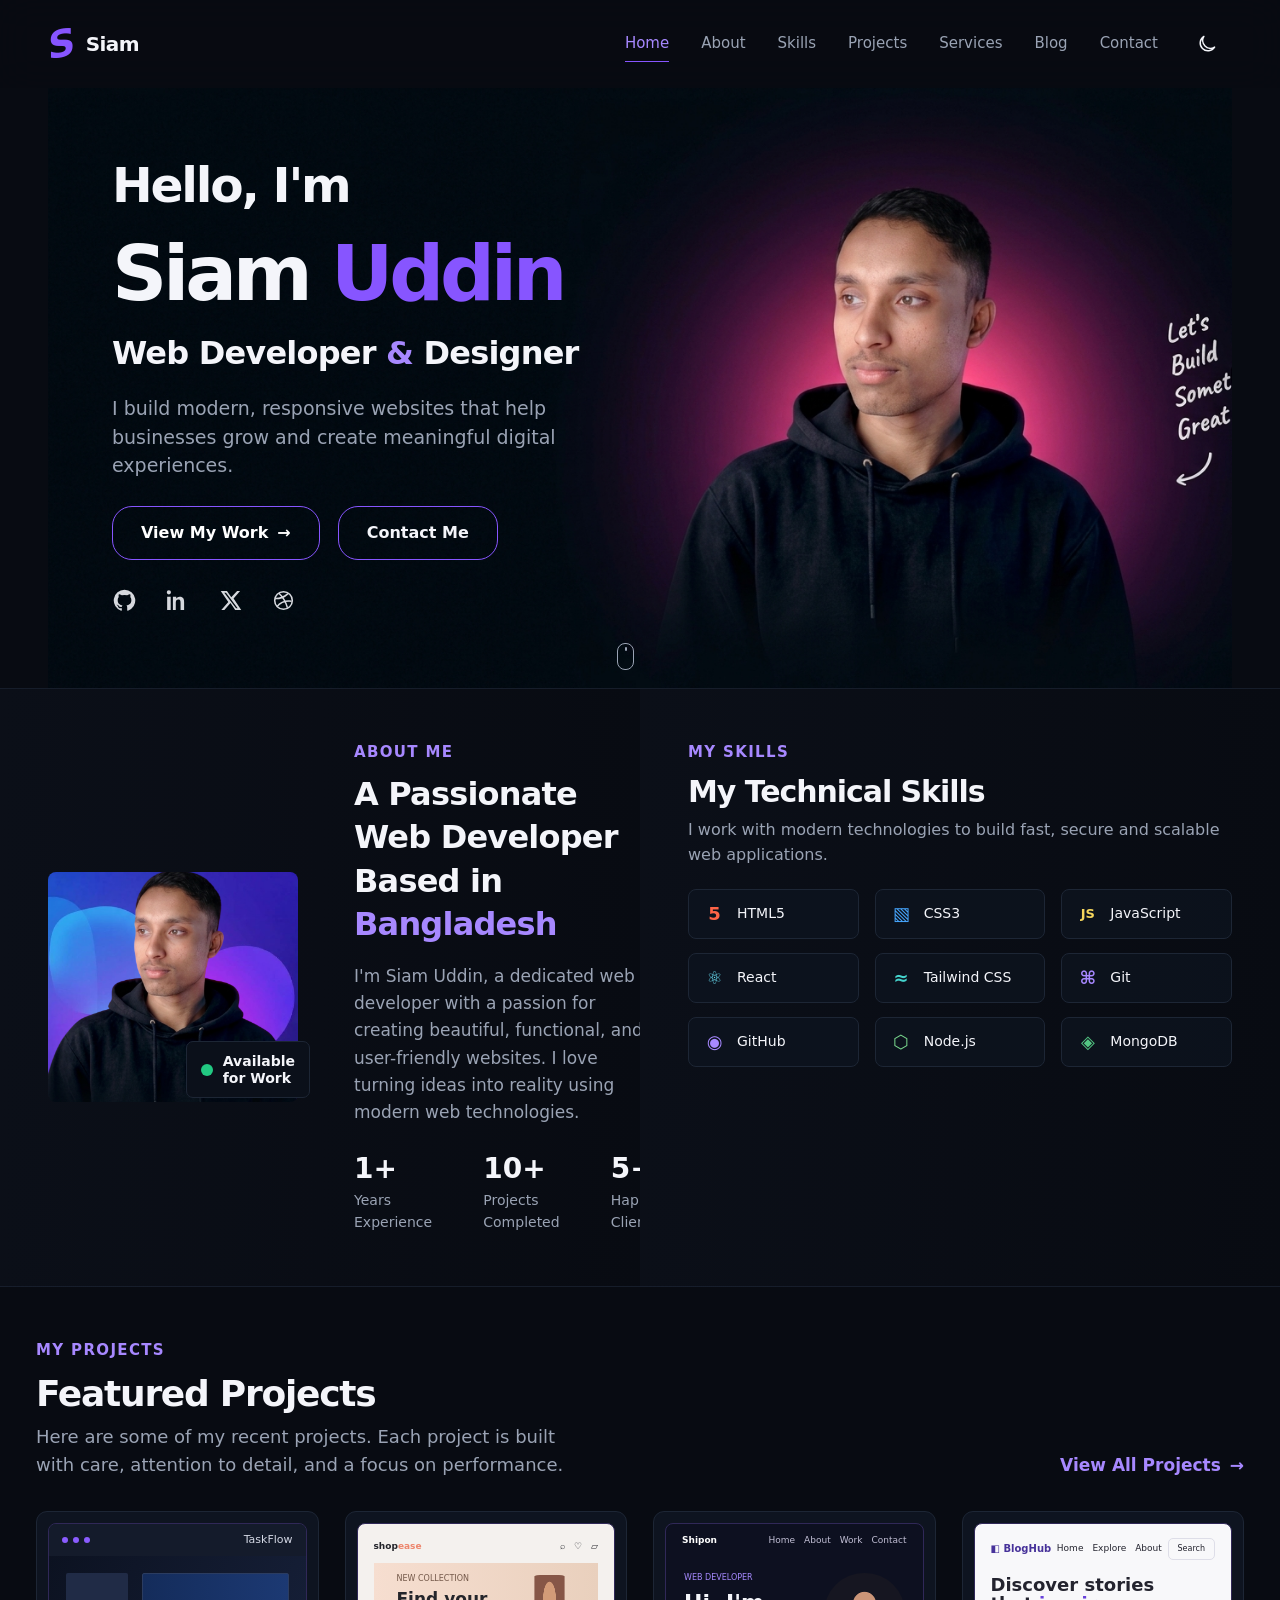
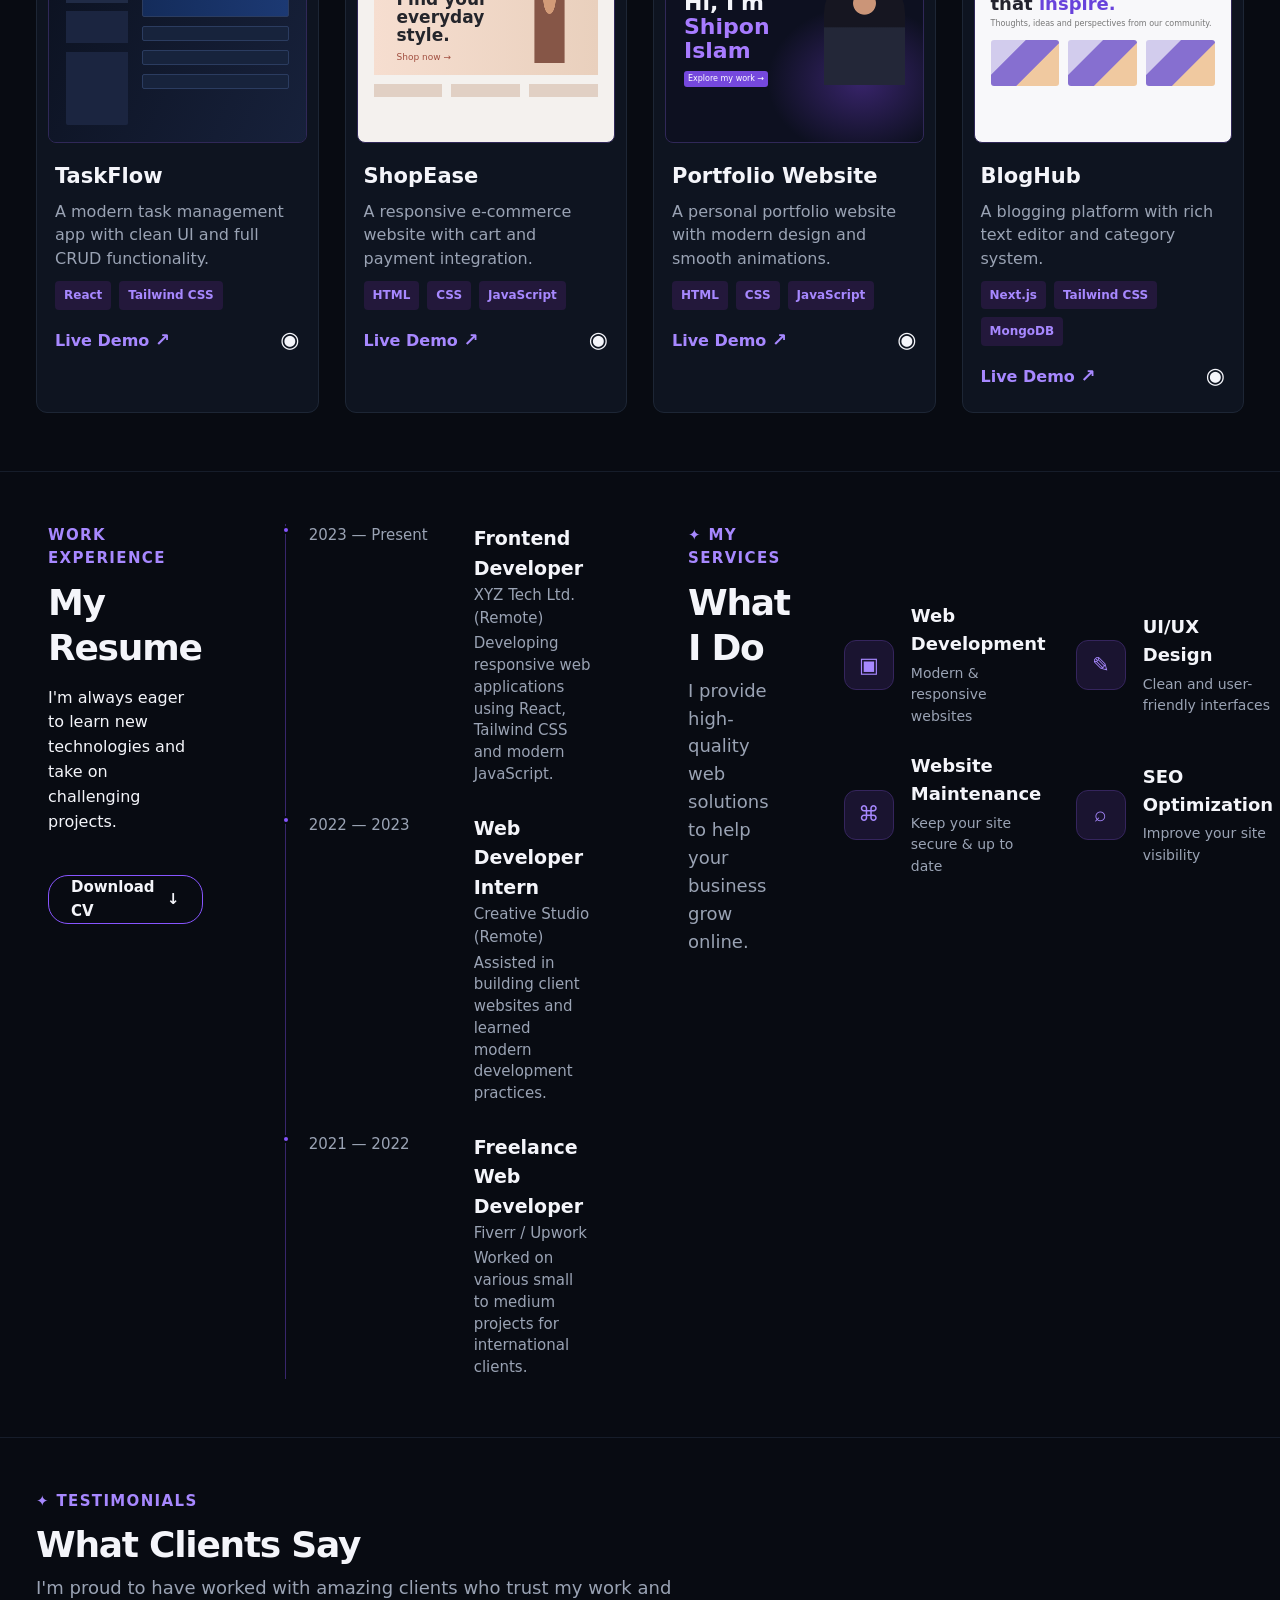
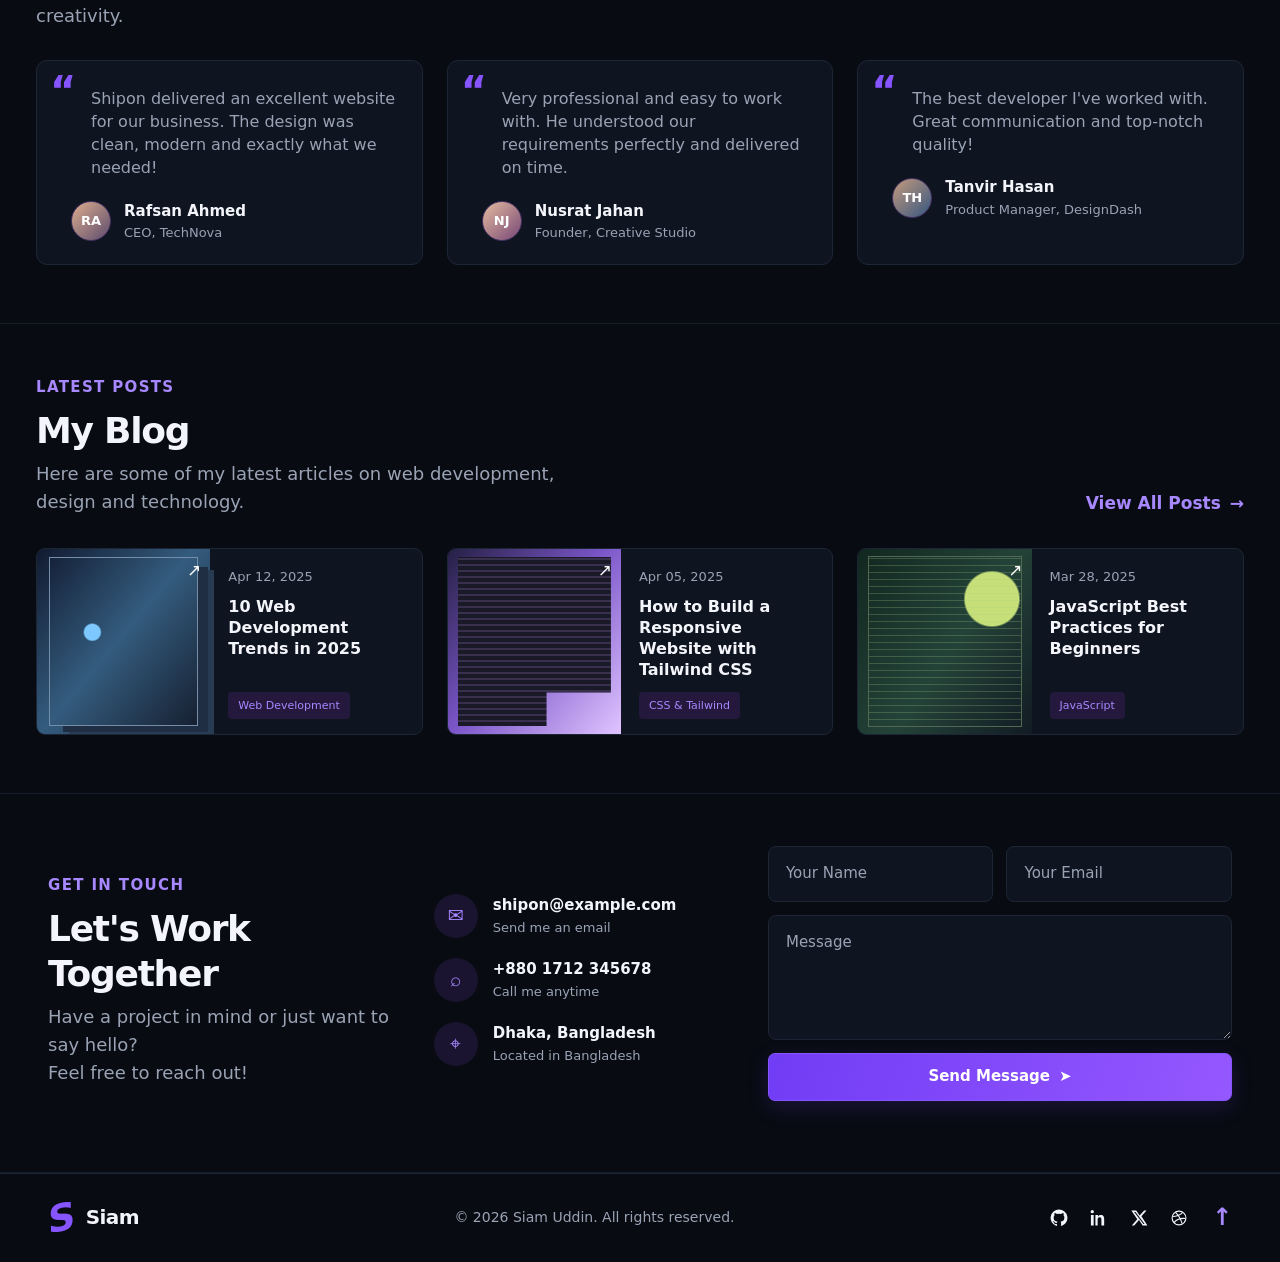
==== index.html @ 0187754f "change folder structure" ====
<!doctype html>
<html lang="en">
  <head>
    <meta charset="UTF-8" />
    <meta name="viewport" content="width=device-width, initial-scale=1.0" />
    <meta name="theme-color" content="#080b12" />
    <meta
      name="description"
      content="Shipon Islam is a web developer and designer building thoughtful, responsive digital experiences."
    />
    <title>Shipon Islam | Web Developer &amp; Designer</title>
    <link rel="icon" type="image/svg+xml" href="assets/images/mark.svg" />
    <link rel="stylesheet" href="css/variables.css" />
    <link rel="stylesheet" href="css/style.css" />
    <link rel="stylesheet" href="css/components/navbar.css" />
    <link rel="stylesheet" href="css/components/hero.css" />
    <link rel="stylesheet" href="css/components/about.css" />
    <link rel="stylesheet" href="css/components/skills.css" />
    <link rel="stylesheet" href="css/components/projects.css" />
    <link rel="stylesheet" href="css/components/resume.css" />
    <link rel="stylesheet" href="css/components/services.css" />
    <link rel="stylesheet" href="css/components/testimonials.css" />
    <link rel="stylesheet" href="css/components/blog.css" />
    <link rel="stylesheet" href="css/components/contact.css" />
    <link rel="stylesheet" href="css/components/footer.css" />
    <link rel="stylesheet" href="css/responsive.css" />
  </head>
  <body>
    <header id="navbar"></header>
    <main>
      <section id="hero" aria-label="Introduction"></section>
      <section id="about" aria-label="About me"></section>
      <section id="skills" aria-label="Technical skills"></section>
      <section id="projects" aria-label="Featured projects"></section>
      <section id="resume" aria-label="Experience and services"></section>
      <section id="services" aria-label="Services"></section>
      <section id="testimonials" aria-label="Testimonials"></section>
      <section id="blog" aria-label="Latest blog posts"></section>
      <section id="contact" aria-label="Contact"></section>
    </main>
    <footer id="footer"></footer>
    <div class="site-status" role="status" aria-live="polite"></div>
    <script type="module" src="js/main.js"></script>
  </body>
</html>
---- css/variables.css ----
:root {
  color-scheme: dark;
  --color-bg: #080b12;
  --color-bg-soft: #0b0f18;
  --color-surface: #0e1420;
  --color-surface-raised: #111827;
  --color-border: #1d2635;
  --color-primary: #8755ff;
  --color-primary-light: #a788ff;
  --color-text: #f4f5fa;
  --color-muted: #9aa3b4;
  --color-subtle: #687286;
  --font-main: Inter, ui-sans-serif, system-ui, -apple-system, BlinkMacSystemFont, "Segoe UI", sans-serif;
  --container-width: 1320px;
  --section-spacing: 88px;
  --radius-card: 8px;
}

* { box-sizing: border-box; }
html { scroll-behavior: smooth; scroll-padding-top: 76px; }
body {
  margin: 0;
  background: var(--color-bg);
  color: var(--color-text);
  font-family: var(--font-main);
  font-size: 13px;
  line-height: 1.55;
  -webkit-font-smoothing: antialiased;
}
body.light-theme {
  color-scheme: light;
  --color-bg: #f6f7fb;
  --color-bg-soft: #eef0f7;
  --color-surface: #fff;
  --color-surface-raised: #f3f4fa;
  --color-border: #dfe2ed;
  --color-text: #171625;
  --color-muted: #5f6372;
  --color-subtle: #72788b;
}
---- css/style.css ----
::selection { color: white; background: #6e3de0; }
a { color: inherit; text-decoration: none; }
button, input, textarea { font: inherit; }
button, a { -webkit-tap-highlight-color: transparent; }
button:focus-visible, a:focus-visible, input:focus-visible, textarea:focus-visible { outline: 2px solid var(--color-primary-light); outline-offset: 3px; }
img { max-width: 100%; display: block; }
header { position: sticky; z-index: 20; top: 0; background: color-mix(in srgb, var(--color-bg) 88%, transparent); backdrop-filter: blur(18px); }
main { width: min(100%, var(--container-width)); margin-inline: auto; display: grid; grid-template-columns: repeat(2, minmax(0, 1fr)); }
main > section { grid-column: 1 / -1; border-bottom: 1px solid color-mix(in srgb, var(--color-border) 68%, transparent); }
#about, #skills, #resume, #services { grid-column: span 1; }
.section-wrap { width: min(calc(100% - 48px), var(--container-width)); margin-inline: auto; }
.eyebrow { margin: 0 0 5px; color: var(--color-primary-light); font-size: 10px; font-weight: 750; letter-spacing: .09em; text-transform: uppercase; }
.section-heading h2 { margin: 0 0 5px; font-size: 19px; font-weight: 700; letter-spacing: -.035em; line-height: 1.25; }
.section-heading > p:last-child { margin: 0; max-width: 380px; color: var(--color-muted); font-size: 11px; line-height: 1.55; }
.section-title-row { display: flex; align-items: flex-end; justify-content: space-between; gap: 20px; margin-bottom: 17px; }
.text-link { color: var(--color-primary-light); font-size: 10px; font-weight: 650; white-space: nowrap; }
.text-link span { padding-left: 3px; }
.button { min-height: 34px; padding: 0 17px; border: 1px solid transparent; border-radius: 20px; display: inline-flex; align-items: center; justify-content: center; gap: 9px; font-size: 10px; font-weight: 700; transition: transform .2s, background .2s, border-color .2s, box-shadow .2s; cursor: pointer; }
.button:hover { transform: translateY(-2px); }
.button-primary { border: 1px solid var(--color-primary); color: #fff; background: linear-gradient(110deg, #713cf5, #9558ff); box-shadow: 0 6px 22px #6e3de033; }
.button-secondary { border: 1px solid var(--color-primary); color: var(--color-text); background: #121a28; }
.hero-actions .button-primary { background: transparent; box-shadow: none; }
.hero-actions .button-primary:hover, .hero-actions .button-primary:focus-visible { background: linear-gradient(110deg, #713cf5, #9558ff); box-shadow: 0 6px 22px #6e3de033; }
.hero-actions .button-secondary { background: transparent; }
.hero-actions .button-secondary:hover, .hero-actions .button-secondary:focus-visible { background:linear-gradient(110deg, #713cf5, #9558ff); }
.button-outline { color: var(--color-text); border-color: var(--color-primary); background: transparent; }
.social-links { display: flex; align-items: center; gap: 17px; }
.social-links a { width: 14px; height: 16px; display: grid; place-items: center; color: var(--color-text); opacity: .88; transition: color .2s, transform .2s; }
.social-links a:hover { color: var(--color-primary-light); transform: translateY(-2px); }
.social-links svg { width: 13px; height: 13px; fill: currentColor; }
.social-links a:last-child svg { fill: none; stroke: currentColor; stroke-width: 1.6; }
.site-status { position: fixed; z-index: 30; right: 20px; bottom: 20px; max-width: min(360px, calc(100% - 40px)); padding: 10px 14px; border: 1px solid var(--color-border); border-radius: 8px; color: var(--color-text); background: var(--color-surface-raised); box-shadow: 0 10px 35px #0005; opacity: 0; transform: translateY(8px); pointer-events: none; transition: .2s; }
.site-status.visible { opacity: 1; transform: translateY(0); }
.site-status.error { border-color: #ed6a7b; }
.visually-hidden { position: absolute; width: 1px; height: 1px; padding: 0; margin: -1px; overflow: hidden; clip: rect(0,0,0,0); white-space: nowrap; border: 0; }
@media (prefers-reduced-motion: reduce) {
  *, *::before, *::after { scroll-behavior: auto !important; animation-duration: .01ms !important; animation-iteration-count: 1 !important; transition-duration: .01ms !important; }
}
---- css/components/navbar.css ----
.nav-shell { width: min(calc(100% - 48px), var(--container-width)); height: 54px; margin-inline: auto; display: flex; align-items: center; }
.brand { display: inline-flex; align-items: center; gap: 7px; font-size: 12px; font-weight: 750; letter-spacing: -.03em; }
.brand-mark { color: var(--color-primary); font-size: 24px; font-weight: 900; line-height: 1; transform: skewY(-12deg); }
.primary-navigation { display: flex; align-items: center; gap: 27px; margin-left: auto; }
.primary-navigation a { position: relative; padding: 6px 0; color: var(--color-muted); font-size: 9px; transition: color .2s; }
.primary-navigation a:hover, .primary-navigation a.active { color: var(--color-primary-light); }
.primary-navigation a.active::after { position: absolute; right: 0; bottom: 0; left: 0; height: 1px; background: var(--color-primary); content: ""; }
.theme-toggle, .menu-toggle { color: var(--color-text); border: 0; background: transparent; cursor: pointer; }
.theme-toggle { width: 35px; height: 35px; margin-left: 22px; display: grid; place-items: center; }
.theme-toggle svg { width: 13px; fill: none; stroke: currentColor; stroke-width: 1.6; stroke-linecap: round; stroke-linejoin: round; }
.menu-toggle { display: none; }
---- css/components/hero.css ----
#hero { min-height: 247px; overflow: hidden; }
.hero-section { min-height: 247px; display: grid; grid-template-columns: 1fr 1.08fr; align-items: center; position: relative; }
.hero-copy { z-index: 1; padding: 13px 0 25px 40px; }
.hero-greeting { margin-bottom: -2px; color: var(--color-text); font-size: clamp(19px, 2.8vw, 27px); font-weight: 550; letter-spacing: -.045em; text-transform: none; }
.hero-copy h1 { margin: 0; font-size: clamp(30px, 4vw, 42px); font-weight: 780; letter-spacing: -.055em; line-height: 1.1; }
.hero-copy h1 span { color: var(--color-primary); }
.hero-role { margin: 4px 0 7px; font-size: 16px; font-weight: 600; letter-spacing: -.025em; }
.hero-role span { color: var(--color-primary-light); }
.hero-description { max-width: 260px; margin: 0 0 12px; color: var(--color-muted); font-size: 10px; line-height: 1.5; }
.hero-actions { display: flex; gap: 9px; margin-bottom: 13px; }
.hero-visual { position: relative; align-self: stretch; min-height: 247px; display: flex; align-items: flex-end; justify-content: center; }
.hero-orb { position: absolute; width: 270px; height: 220px; top: 25px; left: 50%; border-radius: 50%; background: radial-gradient(ellipse, #8a44ff80, #5122a633 47%, transparent 72%); filter: blur(8px); transform: translateX(-50%); }
.hero-portrait { z-index: 1; width: min(280px, 64%); max-height: 238px; object-fit: cover; object-position: 50% 17%; border-radius: 105px 105px 0 0; mask-image: linear-gradient(to bottom, #000 72%, transparent 100%); }
.hero-note { position: absolute; z-index: 2; top: 70px; right: 3px; color: var(--color-muted); font-family: cursive; font-size: 12px; font-style: italic; line-height: 1.25; transform: rotate(-10deg); }
.hero-note span { color: var(--color-primary-light); }
.hero-note b { display: block; padding-left: 14px; font-size: 22px; font-weight: 400; }
.scroll-cue { position: absolute; bottom: 10px; left: 0; z-index: 2; width: 12px; height: 19px; border: 1px solid var(--color-muted); border-radius: 8px; }
.scroll-cue span { display: block; width: 2px; height: 4px; margin: 3px auto; border-radius: 2px; background: var(--color-muted); animation: scroll-down 1.4s infinite; }
@keyframes scroll-down { 0%,100% { transform: translateY(0); opacity: 1; } 70% { transform: translateY(5px); opacity: .25; } }
---- css/components/about.css ----
#about { background: linear-gradient(90deg, var(--color-bg-soft), var(--color-bg)); }
.overview-grid { padding-block: 24px; }
.about-card { display: grid; grid-template-columns: 125px 1fr; gap: 37px; align-items: center; }
.about-photo { position: relative; width: 125px; height: 118px; }
.about-photo::before { position: absolute; inset: 5px; border-radius: 7px; background: radial-gradient(circle at 85% 50%, #7a39ff 0 17%, transparent 18%), radial-gradient(circle at 10% 60%, #5227ba 0 18%, transparent 19%), #21164a; content: ""; }
.about-photo img { position: relative; width: 100%; height: 100%; object-fit: cover; object-position: center 18%; border-radius: 8px; }
.availability { position: absolute; right: -8px; bottom: 4px; display: flex; align-items: center; gap: 6px; padding: 5px 8px; border: 1px solid var(--color-border); border-radius: 7px; color: var(--color-text); background: #0b101a; font-size: 8px; font-weight: 650; line-height: 1.2; }
.availability i { width: 8px; height: 8px; border-radius: 50%; background: #22c982; }
.about-copy h2 { margin: 0 0 8px; font-size: 16px; letter-spacing: -.025em; line-height: 1.35; }
.about-copy h2 span { color: var(--color-primary-light); }
.about-copy > p:not(.eyebrow) { max-width: 490px; margin: 0; color: var(--color-muted); font-size: 9px; line-height: 1.6; }
.stats { display: flex; gap: clamp(22px, 5vw, 51px); margin-top: 14px; }
.stats div { display: flex; flex-direction: column; }
.stats strong { font-size: 14px; line-height: 1.15; }
.stats span { margin-top: 3px; color: var(--color-muted); font-size: 8px; }
---- css/components/skills.css ----
#skills { background: linear-gradient(90deg, var(--color-bg-soft), var(--color-bg)); }
.skills-panel { padding: 23px 0 24px; }
.compact-heading { margin-bottom: 9px; }
.compact-heading h2 { font-size: 16px; }
.compact-heading > p:last-child { max-width: 320px; font-size: 9px; }
.skills-list { display: grid; grid-template-columns: repeat(3, minmax(90px, 1fr)); gap: 7px 9px; max-width: 375px; }
.skill-chip { min-height: 25px; padding: 4px 8px; display: flex; align-items: center; gap: 7px; border: 1px solid var(--color-border); border-radius: 6px; color: var(--color-text); background: color-mix(in srgb, var(--color-surface) 70%, transparent); font-size: 8px; white-space: nowrap; }
.skill-chip b { width: 12px; color: var(--color-primary-light); font-size: 9px; text-align: center; }
.skill-chip .skill-html { color: #ff6447; }.skill-chip .skill-css { color: #47a7ff; }.skill-chip .skill-js { color: #f6d75d; font-size: 7px; }.skill-chip .skill-react { color: #67d9ee; }.skill-chip .skill-tailwind { color: #45d4ce; }.skill-chip .skill-node { color: #79d68d; }.skill-chip .skill-mongo { color: #53c783; }
---- css/components/projects.css ----
#projects { padding-block: 19px 21px; }
.projects-grid { display: grid; grid-template-columns: repeat(4, minmax(0, 1fr)); gap: 13px; }
.project-card { overflow: hidden; border: 1px solid var(--color-border); border-radius: 7px; background: var(--color-surface); transition: border-color .2s, transform .2s; }
.project-card:hover { border-color: #6142a3; transform: translateY(-3px); }
.project-preview { height: 94px; margin: 5px 5px 0; overflow: hidden; display: block; position: relative; border: 1px solid #302858; border-radius: 5px; background: #12192a; }
.preview-top { height: 15px; display: flex; align-items: center; gap: 3px; padding: 0 5px; color: #d4d8e5; font-size: 5px; background: #141b2b; }
.preview-top i { width: 3px; height: 3px; border-radius: 50%; background: #8a5cff; }.preview-top span { margin-left: auto; }
.preview-content { height: calc(100% - 15px); display: grid; grid-template-columns: 28px 1fr; gap: 6px; padding: 8px; background: linear-gradient(115deg, #0c1221, #17213b); }
.preview-content aside { border-radius: 2px; background: linear-gradient(#202b46 20%, transparent 20% 25%, #1b2540 25% 46%, transparent 46% 52%, #1b2540 52%); }
.preview-content > div:nth-child(2) { display: grid; gap: 4px; align-content: start; }.preview-content > div:nth-child(2) b { height: 7px; border: 1px solid #2b3c60; border-radius: 2px; background: #17233c; }.preview-content > div:nth-child(2) b:first-child { height: 19px; background: linear-gradient(90deg,#142c5b,#1c3973); }
.preview-content .preview-stats { display: none; }
.project-info { padding: 6px 8px 8px; }
.project-info h3 { margin: 0 0 2px; font-size: 10px; font-weight: 650; }
.project-info > p { min-height: 27px; margin: 0; color: var(--color-muted); font-size: 8px; line-height: 1.45; }
.tag-list { min-height: 15px; display: flex; flex-wrap: wrap; gap: 4px; margin-top: 5px; }
.tag-list span { padding: 2px 4px; border-radius: 4px; color: var(--color-primary-light); background: #23183b; font-size: 6px; font-weight: 650; }
.project-bottom { display: flex; justify-content: space-between; align-items: center; margin-top: 6px; }
.project-bottom > a:first-child { color: var(--color-primary-light); font-size: 8px; font-weight: 650; }.project-bottom > a:first-child span { font-size: 10px; }
.github-link { font-size: 12px; }
.preview-shop { padding: 8px; background: #f4f1ee; color: #24252b; }
.shop-nav, .mini-nav, .blog-mini-nav { display: flex; justify-content: space-between; align-items: center; font-size: 5px; }
.shop-nav b span { color: #ed866d; }.shop-hero { height: 57px; margin-top: 5px; display: flex; justify-content: space-between; align-items: center; padding: 0 12px; background: linear-gradient(90deg,#f6ded0,#e9d0bd); }
.shop-hero > span { display: grid; gap: 2px; }.shop-hero small { font-size: 4px; color: #735849; }.shop-hero b { font-size: 9px; line-height: 1.05; }.shop-hero i { color: #a14f40; font-size: 5px; font-style: normal; }
.shop-model { width: 32px; height: 48px; border-radius: 16px 16px 4px 4px; background: radial-gradient(ellipse at 50% 26%,#d39b78 0 17%, transparent 18%), linear-gradient(90deg,transparent 20%,#865647 21% 79%,transparent 80%); }
.shop-products { display: flex; gap: 5px; margin-top: 5px; }.shop-products i { height: 7px; flex: 1; background: #e1d0c4; }
.preview-portfolio { background: radial-gradient(ellipse at 76% 72%, #38246b 0, transparent 34%), #0d1020; }
.mini-nav { height: 19px; padding: 0 8px; color: #c2bfd5; font-size: 4px; }.mini-nav b { color: white; font-size: 5px; }
.mini-hero { display: flex; align-items: center; justify-content: space-between; padding: 7px 10px; }.mini-hero > span { display: grid; gap: 3px; }.mini-hero small { color: #a68aff; font-size: 4px; }.mini-hero b { font-size: 12px; line-height: 1.1; }.mini-hero em { color: #a77bff; font-style: normal; }.mini-hero i { width: fit-content; padding: 2px 4px; border-radius: 3px; color: white; background: #7548dd; font-size: 4px; font-style: normal; }.mini-hero > div { width: 52px; height: 60px; border-radius: 24px 24px 0 0; background: radial-gradient(circle at 50% 27%,#cb9578 0 12%,transparent 13%), linear-gradient(#161621 0 48%,#232738 49%); }
.preview-blog { padding: 7px 8px; background: #f8f8fa; color: #23232e; }.blog-mini-nav { font-size: 4px; }.blog-mini-nav b { color: #47329a; font-size: 6px; }.blog-mini-nav i { padding: 2px 5px; border: 1px solid #dedee8; border-radius: 5px; font-size: 4px; font-style: normal; }
.blog-mini-heading { display: grid; gap: 2px; margin: 8px 0 6px; }.blog-mini-heading b { font-size: 10px; line-height: 1.05; }.blog-mini-heading em { color: #6842db; font-style: normal; }.blog-mini-heading span { font-size: 4px; color: #777; }.blog-mini-cards { display: flex; gap: 5px; }.blog-mini-cards i { height: 23px; flex: 1; border-radius: 3px; background: linear-gradient(135deg,#d2cced 30%,#866fd0 31% 62%,#f0c9a0 63%); }
---- css/components/resume.css ----
#resume { padding-block: 19px 22px; }
.resume-layout { display: grid; grid-template-columns: .78fr 1.55fr; gap: 50px; align-items: start; }
.resume-intro .section-heading > p:last-child { max-width: 220px; }
.resume-intro .button { margin-top: 12px; min-height: 28px; padding-inline: 12px; font-size: 8px; }
.timeline { border-left: 1px solid #38266c; }
.timeline-item { position: relative; display: grid; grid-template-columns: 88px 1fr; gap: 14px; padding: 0 0 14px 13px; }
.timeline-item:last-child { padding-bottom: 0; }
.timeline-item time { color: var(--color-muted); font-size: 8px; }
.timeline-dot { position: absolute; top: 2px; left: -4px; width: 8px; height: 8px; border: 2px solid var(--color-bg); border-radius: 50%; background: var(--color-primary); }
.timeline-item h3 { margin: 0; font-size: 9px; font-weight: 650; }.timeline-item .company { margin: 1px 0 3px; color: var(--color-muted); font-size: 8px; }.timeline-item div > p:last-child { max-width: 300px; margin: 0; color: var(--color-muted); font-size: 8px; line-height: 1.45; }
---- css/components/services.css ----
#services { padding-block: 20px; }
.services-inner { display: grid; grid-template-columns: .86fr 1fr; gap: 24px; align-items: center; }
.services-inner > .section-heading > p:last-child { max-width: 240px; }
.services-list { display: grid; grid-template-columns: 1fr 1fr; gap: 9px 15px; }
.service-item { display: flex; align-items: center; gap: 10px; }
.service-icon { width: 26px; height: 26px; flex: 0 0 26px; display: grid; place-items: center; border: 1px solid #35255d; border-radius: 8px; color: var(--color-primary-light); background: #1a1430; font-size: 12px; }
.service-item h3 { margin: 0; font-size: 9px; font-weight: 650; }.service-item p { margin: 1px 0 0; color: var(--color-muted); font-size: 7px; }
---- css/components/testimonials.css ----
#testimonials { padding-block: 20px; }
#testimonials > .section-wrap > .section-heading { margin-bottom: 14px; }
.testimonials-grid { display: grid; grid-template-columns: repeat(3, 1fr); gap: 12px; }
.testimonial-card { position: relative; min-height: 90px; padding: 12px 12px 10px 16px; border: 1px solid var(--color-border); border-radius: 7px; background: var(--color-surface); }
.quote-mark { position: absolute; top: 5px; left: 7px; color: var(--color-primary); font-size: 20px; font-weight: 800; line-height: 1; }
.testimonial-card > p { margin: 0 0 9px 11px; color: var(--color-muted); font-size: 8px; line-height: 1.45; }
.client { display: flex; align-items: center; gap: 7px; }
.client-avatar { width: 19px; height: 19px; display: grid; place-items: center; border: 1px solid #473265; border-radius: 50%; color: #fff; background: linear-gradient(135deg,#ddad8d,#5d4c6e); font-size: 6px; font-weight: 700; }
.avatar-two { background: linear-gradient(135deg,#e5bd9f,#774676); }.avatar-three { background: linear-gradient(135deg,#c49b7d,#365680); }
.client b, .client small { display: block; }.client b { font-size: 7px; }.client small { color: var(--color-muted); font-size: 6px; }
---- css/components/blog.css ----
#blog { padding-block: 20px 21px; }
.blog-grid { display: grid; grid-template-columns: repeat(3, 1fr); gap: 12px; }
.blog-card { overflow: hidden; display: grid; grid-template-columns: 1fr 1.22fr; min-height: 75px; border: 1px solid var(--color-border); border-radius: 6px; background: var(--color-surface); }
.blog-image { position: relative; min-height: 75px; background-color: #121b2b; }
.blog-image::before, .blog-image::after { position: absolute; content: ""; }
.blog-image-one { background: radial-gradient(circle at 32% 45%,#7dc9ff 0 5%,transparent 6%),linear-gradient(130deg,#111a30,#345c7e 48%,#121827); }
.blog-image-one::before { inset: 8px 12px; border: 1px solid #748da8; box-shadow: 12px 8px 0 -2px #1f2e43, 18px 11px 0 -2px #273b52; }
.blog-image-two { background: linear-gradient(130deg,#252044,#7b56c9 48%,#e0c4ff); }.blog-image-two::before { inset: 8px 10px; background: repeating-linear-gradient(0deg,#191927 0 4px,#38304d 4px 6px); clip-path: polygon(0 0,100% 0,100% 80%,58% 80%,58% 100%,0 100%); }
.blog-image-three { background: radial-gradient(circle at 77% 27%,#c6df78 0 14%,transparent 15%),linear-gradient(125deg,#11271f,#244338 54%,#121b24); }.blog-image-three::before { inset: 7px 10px; border: 1px solid #516953; background: repeating-linear-gradient(0deg,transparent 0 6px,#a5cf8140 6px 7px); }
.blog-image > span { position: absolute; right: 5px; top: 4px; color: white; font-size: 10px; }
.blog-copy { padding: 8px 8px 6px; display: flex; flex-direction: column; align-items: flex-start; }
.blog-copy time { color: var(--color-muted); font-size: 6px; }
.blog-copy h3 { margin: 4px 0 5px; font-size: 8px; font-weight: 650; line-height: 1.3; }
.blog-tag { margin-top: auto; padding: 2px 5px; border-radius: 4px; color: var(--color-primary-light); background: #24183d; font-size: 6px; }
---- css/components/contact.css ----
#contact { padding-block: 20px; }
.contact-layout { display: grid; grid-template-columns: 1fr .85fr 1.35fr; gap: 20px; align-items: center; }
.contact-details { display: grid; gap: 9px; }
.contact-detail { display: flex; align-items: center; gap: 8px; }
.contact-detail > span:first-child { width: 22px; height: 22px; display: grid; place-items: center; border-radius: 50%; color: var(--color-primary-light); background: #1b1430; font-size: 10px; }
.contact-detail b, .contact-detail small { display: block; }.contact-detail b { font-size: 7px; font-weight: 600; }.contact-detail small { color: var(--color-muted); font-size: 6px; }
.contact-form { display: grid; gap: 6px; }
.form-row { display: grid; grid-template-columns: 1fr 1fr; gap: 6px; }
.contact-form input, .contact-form textarea { width: 100%; min-width: 0; padding: 8px 10px; border: 1px solid var(--color-border); border-radius: 5px; color: var(--color-text); background: var(--color-surface); font-size: 7px; resize: vertical; }
.contact-form input::placeholder, .contact-form textarea::placeholder { color: var(--color-muted); opacity: 1; }
.contact-form textarea { min-height: 49px; max-height: 140px; }
.contact-form .button { min-height: 25px; border-radius: 5px; font-size: 8px; }
.form-feedback { min-height: 0; margin: 0; color: var(--color-muted); font-size: 8px; }.form-feedback:not(:empty) { min-height: 12px; }.form-feedback.success { color: #55d89a; }.form-feedback.error { color: #ff8995; }
---- css/components/footer.css ----
#footer { border-top: 1px solid var(--color-border); }
.footer-inner { min-height: 46px; display: flex; align-items: center; justify-content: space-between; gap: 12px; }
.footer-inner .brand-mark { font-size: 21px; }.footer-inner .brand { font-size: 11px; }
.footer-inner > p { margin: 0; color: var(--color-muted); font-size: 7px; }
.footer-socials { display: flex; align-items: center; gap: 13px; color: var(--color-text); font-size: 10px; font-weight: 700; }
.footer-socials a { display: inline-grid; place-items: center; transition: color .2s; }.footer-socials a:hover { color: var(--color-primary-light); }
.footer-socials svg { width: 1em; height: 1em; fill: currentColor; }
.footer-socials a[aria-label="Dribbble"] svg { fill: none; stroke: currentColor; stroke-width: 1.5; }
.back-to-top { margin-left: 2px; color: var(--color-primary-light); font-size: 13px; }
---- css/responsive.css ----
@media (min-width: 761px) {
  body { font-size: 16px; }
  main { width: min(100%, var(--container-width)); }
  .section-wrap, .nav-shell { width: min(calc(100% - 72px), var(--container-width)); }
  .eyebrow { margin-bottom: 7px; font-size: 12px; }
  .section-heading h2 { margin-bottom: 7px; font-size: 25px; }
  .section-heading > p:last-child { max-width: 480px; font-size: 14px; }
  .section-title-row { margin-bottom: 22px; }
  .text-link { font-size: 13px; }
  .button { min-height: 42px; padding-inline: 21px; font-size: 13px; }

  .nav-shell { height: 68px; }
  .brand { gap: 9px; font-size: 16px; }
  .brand-mark { font-size: 30px; }
  .primary-navigation { gap: clamp(22px, 3vw, 38px); }
  .primary-navigation a { font-size: 12px; }
  .theme-toggle { width: 42px; height: 42px; margin-left: 25px; }
  .theme-toggle svg { width: 17px; }

  #hero, .hero-section { min-height: 360px; }
  .hero-copy { padding: 20px 0 34px 48px; }
  .hero-greeting { margin-bottom: 0; font-size: clamp(27px, 3vw, 36px); }
  .hero-copy h1 { font-size: clamp(46px, 5vw, 58px); }
  .hero-role { margin: 8px 0 10px; font-size: 22px; }
  .hero-description { max-width: 370px; margin-bottom: 17px; font-size: 14px; }
  .hero-actions { gap: 12px; margin-bottom: 18px; }
  .social-links { gap: 21px; }
  .social-links a { width: 18px; height: 20px; }
  .social-links svg { width: 17px; height: 17px; }
  .hero-visual { min-height: 360px; }
  .hero-orb { top: 30px; width: 370px; height: 295px; }
  .hero-portrait { width: min(355px, 68%); max-height: 345px; border-radius: 140px 140px 0 0; }
  .hero-note { top: 92px; right: 1%; font-size: 16px; }
  .hero-note b { font-size: 27px; }
  .scroll-cue { bottom: 14px; width: 15px; height: 23px; }

  .overview-grid, .skills-panel { padding-block: 34px; }
  .about-card { grid-template-columns: 170px 1fr; gap: 42px; }
  .about-photo { width: 170px; height: 160px; }
  .about-copy h2 { margin-bottom: 11px; font-size: 22px; }
  .about-copy > p:not(.eyebrow) { max-width: 590px; font-size: 13px; }
  .availability { right: -10px; gap: 8px; padding: 7px 10px; font-size: 11px; }
  .availability i { width: 10px; height: 10px; }
  .stats { gap: clamp(28px, 5vw, 64px); margin-top: 18px; }
  .stats strong { font-size: 19px; }
  .stats span { margin-top: 4px; font-size: 11px; }
  .compact-heading { margin-bottom: 13px; }
  .compact-heading h2 { font-size: 22px; }
  .compact-heading > p:last-child { max-width: 410px; font-size: 13px; }
  .skills-list { max-width: 540px; gap: 10px 12px; }
  .skill-chip { min-height: 36px; padding: 7px 11px; gap: 9px; border-radius: 7px; font-size: 11px; }
  .skill-chip b { width: 16px; font-size: 13px; }
  .skill-chip .skill-js { font-size: 10px; }

  #projects { padding-block: 30px 34px; }
  .projects-grid { gap: 17px; }
  .project-card { border-radius: 9px; }
  .project-preview { height: 142px; margin: 7px 7px 0; border-radius: 6px; }
  .preview-top { height: 22px; gap: 4px; padding-inline: 8px; font-size: 8px; }
  .preview-top i { width: 4px; height: 4px; }
  .preview-content { height: calc(100% - 22px); grid-template-columns: 42px 1fr; gap: 8px; padding: 11px; }
  .preview-content > div:nth-child(2) { gap: 6px; }
  .preview-content > div:nth-child(2) b { height: 10px; }
  .preview-content > div:nth-child(2) b:first-child { height: 29px; }
  .project-info { padding: 9px 11px 11px; }
  .project-info h3 { margin-bottom: 4px; font-size: 14px; }
  .project-info > p { min-height: 39px; font-size: 11px; }
  .tag-list { min-height: 21px; gap: 5px; margin-top: 7px; }
  .tag-list span { padding: 3px 6px; font-size: 9px; }
  .project-bottom { margin-top: 8px; }
  .project-bottom > a:first-child { font-size: 11px; }
  .project-bottom > a:first-child span { font-size: 13px; }
  .github-link { font-size: 16px; }
  .preview-shop { padding: 12px; }
  .shop-nav, .mini-nav, .blog-mini-nav { font-size: 7px; }
  .shop-hero { height: 86px; margin-top: 7px; padding-inline: 18px; }
  .shop-hero > span { gap: 4px; }
  .shop-hero small { font-size: 6px; }
  .shop-hero b { font-size: 13px; }
  .shop-hero i { font-size: 7px; }
  .shop-model { width: 44px; height: 68px; }
  .shop-products { gap: 7px; margin-top: 7px; }
  .shop-products i { height: 10px; }
  .mini-nav { height: 27px; padding-inline: 12px; }
  .mini-nav b { font-size: 7px; }
  .mini-hero { padding: 10px 14px; }
  .mini-hero > span { gap: 5px; }
  .mini-hero small, .mini-hero i { font-size: 6px; }
  .mini-hero b { font-size: 17px; }
  .mini-hero > div { width: 72px; height: 88px; border-radius: 32px 32px 0 0; }
  .preview-blog { padding: 10px 12px; }
  .blog-mini-nav b { font-size: 8px; }
  .blog-mini-nav i { padding: 3px 7px; font-size: 6px; }
  .blog-mini-heading { gap: 3px; margin: 12px 0 8px; }
  .blog-mini-heading b { font-size: 14px; }
  .blog-mini-heading span { font-size: 6px; }
  .blog-mini-cards { gap: 7px; }
  .blog-mini-cards i { height: 34px; }

  #resume, #services, #testimonials, #blog, #contact { padding-block: 30px 34px; }
  .resume-layout { gap: 64px; }
  .resume-intro .section-heading > p:last-child { max-width: 300px; }
  .resume-intro .button { min-height: 36px; margin-top: 17px; padding-inline: 16px; font-size: 11px; }
  .timeline-item { grid-template-columns: 105px 1fr; gap: 18px; padding: 0 0 19px 16px; }
  .timeline-item time, .timeline-item .company { font-size: 11px; }
  .timeline-item h3 { font-size: 13px; }
  .timeline-item div > p:last-child { max-width: 420px; font-size: 11px; }
  .services-inner { gap: 38px; }
  .services-list { gap: 15px 21px; }
  .service-item { gap: 13px; }
  .service-icon { width: 36px; height: 36px; flex-basis: 36px; border-radius: 10px; font-size: 16px; }
  .service-item h3 { font-size: 12px; }
  .service-item p { margin-top: 3px; font-size: 10px; }
  #testimonials > .section-wrap > .section-heading { margin-bottom: 19px; }
  .testimonials-grid { gap: 16px; }
  .testimonial-card { min-height: 120px; padding: 16px 16px 13px 21px; border-radius: 9px; }
  .quote-mark { top: 8px; left: 10px; font-size: 27px; }
  .testimonial-card > p { margin: 0 0 12px 14px; font-size: 11px; }
  .client { gap: 9px; }
  .client-avatar { width: 27px; height: 27px; font-size: 8px; }
  .client b { font-size: 10px; }
  .client small { font-size: 9px; }
  .blog-grid { gap: 16px; }
  .blog-card { min-height: 104px; border-radius: 8px; }
  .blog-image { min-height: 104px; }
  .blog-copy { padding: 11px 11px 9px; }
  .blog-copy time { font-size: 9px; }
  .blog-copy h3 { margin: 6px 0 8px; font-size: 11px; }
  .blog-tag { padding: 3px 7px; font-size: 8px; }
  .blog-image > span { right: 7px; top: 6px; font-size: 13px; }
  .contact-layout { gap: 28px; }
  .contact-details { gap: 13px; }
  .contact-detail { gap: 11px; }
  .contact-detail > span:first-child { width: 30px; height: 30px; font-size: 14px; }
  .contact-detail b { font-size: 10px; }
  .contact-detail small { font-size: 9px; }
  .contact-form { gap: 8px; }
  .form-row { gap: 8px; }
  .contact-form input, .contact-form textarea { padding: 10px 12px; border-radius: 6px; font-size: 10px; }
  .contact-form textarea { min-height: 68px; }
  .contact-form .button { min-height: 34px; border-radius: 6px; font-size: 10px; }
  .form-feedback { font-size: 10px; }
  .footer-inner { min-height: 60px; }
  .footer-inner .brand-mark { font-size: 28px; }
  .footer-inner .brand { font-size: 15px; }
  .footer-inner > p { font-size: 10px; }
  .footer-socials { gap: 16px; font-size: 13px; }
  .back-to-top { font-size: 17px; }
}

@media (min-width: 1200px) {
  .hero-section, .overview-grid, .skills-panel, #projects > .section-wrap, .resume-layout, .services-inner, #testimonials > .section-wrap, #blog > .section-wrap, .contact-layout, .footer-inner, .nav-shell { width: min(calc(100% - 72px), var(--container-width)); }
}
@media (max-width: 760px) {
  main { display: block; }
  .section-wrap, .nav-shell { width: min(calc(100% - 36px), var(--container-width)); }
  .primary-navigation { gap: 16px; }
  .theme-toggle { margin-left: 13px; }
  .hero-copy { padding-left: 10px; }
  .hero-note { right: -2px; }
  .about-card { gap: 26px; }
  .projects-grid { grid-template-columns: repeat(2, minmax(0, 1fr)); }
  .project-preview { height: 122px; }
  .resume-layout { gap: 25px; }
  .contact-layout { grid-template-columns: 1fr 1fr; }.contact-form { grid-column: 1 / -1; }
}
@media (max-width: 560px) {
  html { scroll-padding-top: 60px; }
  .nav-shell { height: 56px; }
  .menu-toggle { width: 32px; height: 32px; margin-left: auto; display: flex; flex-direction: column; justify-content: center; gap: 4px; padding: 7px; }
  .menu-toggle span { width: 17px; height: 1.5px; border-radius: 2px; background: currentColor; transition: transform .2s, opacity .2s; }
  .menu-toggle[aria-expanded="true"] span:first-child { transform: translateY(5.5px) rotate(45deg); }.menu-toggle[aria-expanded="true"] span:nth-child(2) { opacity: 0; }.menu-toggle[aria-expanded="true"] span:last-child { transform: translateY(-5.5px) rotate(-45deg); }
  .primary-navigation { position: absolute; top: 50px; right: 18px; left: 18px; display: none; flex-direction: column; align-items: stretch; gap: 0; padding: 8px 15px; border: 1px solid var(--color-border); border-radius: 10px; background: var(--color-surface); box-shadow: 0 15px 30px #0005; }
  .primary-navigation.is-open { display: flex; }.primary-navigation a { padding: 10px 2px; font-size: 11px; }.primary-navigation a.active::after { right: auto; width: 25px; }
  .theme-toggle { margin-left: 5px; }
  #hero { min-height: 400px; }.hero-section { min-height: 400px; grid-template-columns: 1fr; align-items: start; }
  .hero-copy { padding: 39px 0 0; }.hero-description { max-width: 270px; font-size: 11px; }.hero-visual { position: absolute; right: 0; bottom: 0; width: 61%; height: 230px; min-height: 0; opacity: .86; }.hero-portrait { width: 100%; max-height: 220px; }.hero-orb { top: 6px; width: 200px; height: 180px; }.hero-note { top: 28px; right: -9px; font-size: 10px; }.scroll-cue { left: 0; bottom: 13px; }
  .hero-copy h1 { font-size: 37px; }.hero-role { font-size: 15px; }.hero-actions { position: relative; z-index: 2; }
  .overview-grid { padding-block: 22px; }.about-card { grid-template-columns: 86px 1fr; gap: 15px; align-items: start; }.about-photo { width: 86px; height: 106px; }.availability { right: -7px; padding: 4px 5px; font-size: 7px; }.about-copy h2 { font-size: 14px; }.about-copy h2 br { display: none; }.about-copy > p:not(.eyebrow) { font-size: 9px; }.stats { gap: 12px; margin-top: 10px; }.stats strong { font-size: 12px; }.stats span { font-size: 7px; }
  .skills-panel { padding-block: 21px; }.skills-list { max-width: none; grid-template-columns: repeat(3, minmax(0, 1fr)); gap: 6px; }.skill-chip { padding: 4px 5px; gap: 4px; font-size: 7px; }
  #projects, #resume, #services, #testimonials, #blog, #contact { padding-block: 23px; }.section-title-row { align-items: flex-start; }.section-heading h2 { font-size: 18px; }.section-heading > p:last-child { font-size: 10px; }.desktop-break { display: none; }.text-link { padding-top: 19px; font-size: 8px; }
  .projects-grid { gap: 9px; }.project-preview { height: 95px; }.project-info { padding: 7px; }.project-info > p { min-height: 35px; font-size: 8px; }.project-info h3 { font-size: 10px; }
  .resume-layout { grid-template-columns: 1fr; gap: 22px; }.resume-intro .section-heading > p:last-child { max-width: 330px; }.timeline-item { grid-template-columns: 90px 1fr; gap: 8px; }
  .services-inner { grid-template-columns: 1fr; gap: 16px; }.services-list { gap: 12px 8px; }
  .testimonials-grid { grid-template-columns: 1fr; gap: 8px; }.testimonial-card { min-height: 0; }.testimonial-card > p { margin-bottom: 8px; }
  .blog-grid { grid-template-columns: 1fr; gap: 8px; }.blog-card { min-height: 88px; grid-template-columns: 1fr 1.4fr; }.blog-image { min-height: 88px; }.blog-copy h3 { font-size: 9px; }
  .contact-layout { grid-template-columns: 1fr 1fr; gap: 16px 12px; }.contact-intro { grid-column: 1 / -1; }.contact-form { grid-column: 1 / -1; }.contact-detail b { font-size: 8px; }.contact-detail small { font-size: 7px; }
  .footer-inner { min-height: 58px; flex-wrap: wrap; padding-block: 9px; }.footer-inner > p { order: 3; width: 100%; text-align: center; }.footer-socials { gap: 10px; }
}
@media (max-width: 360px) {
  .section-wrap, .nav-shell { width: calc(100% - 28px); }
  .hero-copy h1 { font-size: 32px; }.hero-visual { width: 57%; }.hero-note { right: -7px; }
  .about-card { grid-template-columns: 1fr; }.about-photo { width: 110px; height: 120px; }.about-copy h2 br { display: none; }
  .skills-list { grid-template-columns: repeat(2, minmax(0, 1fr)); }.project-preview { height: 80px; }.tag-list { gap: 3px; }.tag-list span { font-size: 5px; }
  .section-title-row { gap: 8px; }.text-link { white-space: normal; text-align: right; }
  .contact-layout { grid-template-columns: 1fr; }.contact-intro, .contact-form { grid-column: auto; }.contact-details { grid-template-columns: 1fr 1fr; }
}

@media (min-width: 1024px) {
  .section-wrap, .nav-shell { width: min(calc(100% - 80px), var(--container-width)); }
  .section-heading h2 { font-size: 30px; }
  .section-heading > p:last-child { max-width: 560px; font-size: 16px; }
  .section-title-row { margin-bottom: 28px; }
  .eyebrow { margin-bottom: 9px; font-size: 13px; }
  .text-link { font-size: 15px; }
  .button { min-height: 48px; padding-inline: 25px; font-size: 15px; }

  .nav-shell { height: 78px; }
  .brand { font-size: 18px; }
  .brand-mark { font-size: 34px; }
  .primary-navigation { gap: clamp(20px, 2.4vw, 36px); }
  .primary-navigation a { font-size: 14px; }
  .theme-toggle { width: 46px; height: 46px; margin-left: 24px; }
  .theme-toggle svg { width: 20px; }

  #hero, .hero-section { min-height: 500px; }
  .hero-copy { padding: 28px 0 42px 56px; }
  .hero-greeting { font-size: clamp(34px, 3.4vw, 46px); }
  .hero-copy h1 { font-size: clamp(60px, 5.5vw, 78px); }
  .hero-role { margin: 10px 0 13px; font-size: 27px; }
  .hero-description { max-width: 440px; margin-bottom: 22px; font-size: 17px; }
  .hero-actions { gap: 15px; margin-bottom: 23px; }
  .social-links { gap: 24px; }
  .social-links a { width: 22px; height: 24px; }
  .social-links svg { width: 20px; height: 20px; }
  .hero-visual { min-height: 500px; }
  .hero-orb { top: 38px; width: 500px; height: 390px; }
  .hero-portrait { width: min(455px, 76%); max-height: 480px; border-radius: 180px 180px 0 0; }
  .hero-note { top: 112px; font-size: 19px; }
  .hero-note b { font-size: 32px; }
  .scroll-cue { bottom: 18px; width: 17px; height: 27px; }

  .overview-grid, .skills-panel { padding-block: 42px; }
  .about-card { grid-template-columns: 210px 1fr; gap: 48px; }
  .about-photo { width: 210px; height: 195px; }
  .about-copy h2 { margin-bottom: 14px; font-size: 28px; }
  .about-copy > p:not(.eyebrow) { max-width: 640px; font-size: 15px; }
  .availability { right: -12px; gap: 9px; padding: 9px 12px; font-size: 13px; }
  .availability i { width: 11px; height: 11px; }
  .stats { gap: clamp(32px, 4vw, 68px); margin-top: 22px; }
  .stats strong { font-size: 24px; }
  .stats span { margin-top: 5px; font-size: 13px; }
  .compact-heading { margin-bottom: 18px; }
  .compact-heading h2 { font-size: 27px; }
  .compact-heading > p:last-child { max-width: 480px; font-size: 15px; }
  .skills-list { max-width: 600px; gap: 12px 14px; }
  .skill-chip { min-height: 42px; padding: 9px 13px; gap: 10px; border-radius: 8px; font-size: 13px; }
  .skill-chip b { width: 19px; font-size: 16px; }
  .skill-chip .skill-js { font-size: 12px; }

  #projects { padding-block: 42px 46px; }
  .projects-grid { gap: 22px; }
  .project-card { border-radius: 11px; }
  .project-preview { height: 190px; margin: 9px 9px 0; border-radius: 8px; }
  .preview-top { height: 28px; gap: 5px; padding-inline: 11px; font-size: 10px; }
  .preview-top i { width: 6px; height: 6px; }
  .preview-content { height: calc(100% - 28px); grid-template-columns: 55px 1fr; gap: 12px; padding: 15px; }
  .preview-content > div:nth-child(2) { gap: 8px; }
  .preview-content > div:nth-child(2) b { height: 13px; }
  .preview-content > div:nth-child(2) b:first-child { height: 38px; }
  .project-info { padding: 14px 15px 16px; }
  .project-info h3 { margin-bottom: 6px; font-size: 18px; }
  .project-info > p { min-height: 48px; font-size: 14px; }
  .tag-list { min-height: 25px; gap: 7px; margin-top: 9px; }
  .tag-list span { padding: 4px 8px; font-size: 11px; }
  .project-bottom { margin-top: 11px; }
  .project-bottom > a:first-child { font-size: 14px; }
  .project-bottom > a:first-child span { font-size: 16px; }
  .github-link { font-size: 20px; }
  .preview-shop { padding: 16px; }
  .shop-nav, .mini-nav, .blog-mini-nav { font-size: 9px; }
  .shop-hero { height: 112px; margin-top: 9px; padding-inline: 23px; }
  .shop-hero > span { gap: 6px; }
  .shop-hero small { font-size: 8px; }
  .shop-hero b { font-size: 17px; }
  .shop-hero i { font-size: 9px; }
  .shop-model { width: 58px; height: 88px; }
  .shop-products { gap: 9px; margin-top: 9px; }
  .shop-products i { height: 13px; }
  .mini-nav { height: 34px; padding-inline: 16px; }
  .mini-nav b { font-size: 9px; }
  .mini-hero { padding: 14px 18px; }
  .mini-hero > span { gap: 7px; }
  .mini-hero small, .mini-hero i { font-size: 8px; }
  .mini-hero b { font-size: 22px; }
  .mini-hero > div { width: 92px; height: 112px; border-radius: 40px 40px 0 0; }
  .preview-blog { padding: 14px 16px; }
  .blog-mini-nav b { font-size: 10px; }
  .blog-mini-nav i { padding: 4px 9px; font-size: 8px; }
  .blog-mini-heading { gap: 4px; margin: 16px 0 10px; }
  .blog-mini-heading b { font-size: 18px; }
  .blog-mini-heading span { font-size: 8px; }
  .blog-mini-cards { gap: 9px; }
  .blog-mini-cards i { height: 46px; }

  #resume, #services, #testimonials, #blog, #contact { padding-block: 42px 46px; }
  .resume-layout { gap: 70px; }
  .resume-intro .section-heading > p:last-child { max-width: 360px; }
  .resume-intro .button { min-height: 44px; margin-top: 22px; padding-inline: 20px; font-size: 14px; }
  .timeline-item { grid-template-columns: 125px 1fr; gap: 22px; padding: 0 0 24px 20px; }
  .timeline-item time, .timeline-item .company { font-size: 14px; }
  .timeline-item h3 { font-size: 17px; }
  .timeline-item div > p:last-child { max-width: 520px; font-size: 14px; }
  .services-inner { gap: 46px; }
  .services-inner > .section-heading > p:last-child { max-width: 380px; }
  .services-list { gap: 20px 26px; }
  .service-item { gap: 15px; }
  .service-icon { width: 44px; height: 44px; flex-basis: 44px; border-radius: 12px; font-size: 19px; }
  .service-item h3 { font-size: 16px; }
  .service-item p { margin-top: 5px; font-size: 13px; }
  #testimonials > .section-wrap > .section-heading { margin-bottom: 24px; }
  .testimonials-grid { gap: 20px; }
  .testimonial-card { min-height: 155px; padding: 22px 22px 18px 28px; border-radius: 11px; }
  .quote-mark { top: 10px; left: 13px; font-size: 34px; }
  .testimonial-card > p { margin: 0 0 16px 18px; font-size: 14px; }
  .client { gap: 11px; }
  .client-avatar { width: 35px; height: 35px; font-size: 11px; }
  .client b { font-size: 13px; }
  .client small { font-size: 11px; }
  .blog-grid { gap: 20px; }
  .blog-card { min-height: 140px; border-radius: 9px; }
  .blog-image { min-height: 140px; }
  .blog-copy { padding: 15px 15px 13px; }
  .blog-copy time { font-size: 11px; }
  .blog-copy h3 { margin: 8px 0 10px; font-size: 14px; }
  .blog-tag { padding: 4px 9px; font-size: 10px; }
  .blog-image > span { right: 9px; top: 8px; font-size: 17px; }
  .contact-layout { gap: 34px; }
  .contact-details { gap: 17px; }
  .contact-detail { gap: 13px; }
  .contact-detail > span:first-child { width: 38px; height: 38px; font-size: 17px; }
  .contact-detail b { font-size: 13px; }
  .contact-detail small { font-size: 11px; }
  .contact-form { gap: 11px; }
  .form-row { gap: 11px; }
  .contact-form input, .contact-form textarea { padding: 13px 15px; border-radius: 8px; font-size: 13px; }
  .contact-form textarea { min-height: 86px; }
  .contact-form .button { min-height: 42px; border-radius: 7px; font-size: 13px; }
  .form-feedback { font-size: 12px; }
  .footer-inner { min-height: 76px; }
  .footer-inner .brand-mark { font-size: 34px; }
  .footer-inner .brand { font-size: 18px; }
  .footer-inner > p { font-size: 12px; }
  .footer-socials { gap: 19px; font-size: 16px; }
  .back-to-top { font-size: 21px; }
}

@media (min-width: 1024px) {
  :root { --container-width: 1440px; }
  main { width: min(100%, var(--container-width)); }
  .section-wrap, .nav-shell { width: min(calc(100% - 96px), var(--container-width)); }
  .section-heading h2 { font-size: 36px; }
  .section-heading > p:last-child { max-width: 640px; font-size: 18px; }
  .eyebrow { font-size: 15px; }
  .text-link { font-size: 17px; }
  .button { min-height: 54px; padding-inline: 28px; font-size: 16px; }

  .nav-shell { height: 88px; }
  .brand { gap: 11px; font-size: 20px; }
  .brand-mark { font-size: 38px; }
  .primary-navigation { gap: clamp(24px, 2.5vw, 42px); }
  .primary-navigation a { font-size: 15px; }
  .theme-toggle { width: 50px; height: 50px; }
  .theme-toggle svg { width: 22px; }

  #hero, .hero-section { min-height: 600px; }
  .hero-copy { padding: 34px 0 48px 64px; }
  .hero-greeting { font-size: clamp(40px, 3.8vw, 52px); }
  .hero-copy h1 { font-size: clamp(72px, 6vw, 88px); }
  .hero-role { margin: 12px 0 16px; font-size: 32px; }
  .hero-description { max-width: 500px; margin-bottom: 26px; font-size: 19px; }
  .hero-actions { gap: 18px; margin-bottom: 27px; }
  .social-links { gap: 28px; }
  .social-links a { width: 25px; height: 27px; }
  .social-links svg { width: 23px; height: 23px; }

  .overview-grid, .skills-panel { padding-block: 52px; }
  .about-card { grid-template-columns: 250px 1fr; gap: 56px; }
  .about-photo { width: 250px; height: 230px; }
  .about-copy h2 { margin-bottom: 17px; font-size: 32px; }
  .about-copy > p:not(.eyebrow) { max-width: 720px; font-size: 17px; }
  .availability { gap: 10px; padding: 11px 14px; font-size: 14px; }
  .availability i { width: 12px; height: 12px; }
  .stats { gap: clamp(38px, 4vw, 76px); margin-top: 27px; }
  .stats strong { font-size: 28px; }
  .stats span { font-size: 14px; }
  .compact-heading { margin-bottom: 22px; }
  .compact-heading h2 { font-size: 30px; }
  .compact-heading > p:last-child { max-width: 540px; font-size: 16px; }
  .skills-list { max-width: 660px; gap: 14px 16px; }
  .skill-chip { min-height: 48px; padding: 10px 15px; gap: 12px; font-size: 14px; }
  .skill-chip b { width: 21px; font-size: 18px; }
  .skill-chip .skill-js { font-size: 13px; }

  #projects { padding-block: 52px 58px; }
  .section-title-row { margin-bottom: 32px; }
  .projects-grid { gap: 26px; }
  .project-preview { height: 220px; margin: 11px 11px 0; }
  .preview-top { height: 32px; padding-inline: 13px; font-size: 11px; }
  .preview-content { height: calc(100% - 32px); grid-template-columns: 62px 1fr; gap: 14px; padding: 17px; }
  .preview-content > div:nth-child(2) { gap: 9px; }
  .preview-content > div:nth-child(2) b { height: 15px; }
  .preview-content > div:nth-child(2) b:first-child { height: 44px; }
  .project-info { padding: 17px 18px 19px; }
  .project-info h3 { margin-bottom: 8px; font-size: 21px; }
  .project-info > p { min-height: 54px; font-size: 16px; }
  .tag-list { min-height: 29px; gap: 8px; margin-top: 11px; }
  .tag-list span { padding: 5px 9px; font-size: 12px; }
  .project-bottom { margin-top: 13px; }
  .project-bottom > a:first-child { font-size: 16px; }
  .project-bottom > a:first-child span { font-size: 18px; }
  .github-link { font-size: 22px; }

  #resume, #services, #testimonials, #blog, #contact { padding-block: 52px 58px; }
  .resume-layout { gap: 82px; }
  .resume-intro .section-heading > p:last-child { max-width: 400px; }
  .resume-intro .button { min-height: 48px; margin-top: 25px; padding-inline: 22px; font-size: 15px; }
  .timeline-item { grid-template-columns: 140px 1fr; gap: 25px; padding: 0 0 28px 23px; }
  .timeline-item time, .timeline-item .company { font-size: 15px; }
  .timeline-item h3 { font-size: 19px; }
  .timeline-item div > p:last-child { max-width: 600px; font-size: 15px; }
  .services-inner { gap: 54px; }
  .services-inner > .section-heading > p:last-child { max-width: 440px; }
  .services-list { gap: 24px 30px; }
  .service-item { gap: 17px; }
  .service-icon { width: 50px; height: 50px; flex-basis: 50px; font-size: 21px; }
  .service-item h3 { font-size: 18px; }
  .service-item p { font-size: 14px; }
  #testimonials > .section-wrap > .section-heading { margin-bottom: 30px; }
  .testimonials-grid { gap: 24px; }
  .testimonial-card { min-height: 180px; padding: 26px 26px 21px 34px; }
  .quote-mark { font-size: 40px; }
  .testimonial-card > p { margin: 0 0 20px 20px; font-size: 16px; }
  .client { gap: 13px; }
  .client-avatar { width: 40px; height: 40px; font-size: 13px; }
  .client b { font-size: 15px; }
  .client small { font-size: 13px; }
  .blog-grid { gap: 24px; }
  .blog-card { min-height: 160px; }
  .blog-image { min-height: 160px; }
  .blog-copy { padding: 18px 18px 15px; }
  .blog-copy time { font-size: 13px; }
  .blog-copy h3 { margin: 10px 0 12px; font-size: 16px; }
  .blog-tag { padding: 5px 10px; font-size: 11px; }
  .contact-layout { gap: 42px; }
  .contact-details { gap: 20px; }
  .contact-detail { gap: 15px; }
  .contact-detail > span:first-child { width: 44px; height: 44px; font-size: 19px; }
  .contact-detail b { font-size: 15px; }
  .contact-detail small { font-size: 13px; }
  .contact-form { gap: 13px; }
  .form-row { gap: 13px; }
  .contact-form input, .contact-form textarea { padding: 15px 17px; font-size: 15px; }
  .contact-form textarea { min-height: 100px; }
  .contact-form .button { min-height: 48px; font-size: 15px; }
  .form-feedback { font-size: 14px; }
  .footer-inner { min-height: 88px; }
  .footer-inner .brand-mark { font-size: 38px; }
  .footer-inner .brand { font-size: 20px; }
  .footer-inner > p { font-size: 14px; }
  .footer-socials { gap: 22px; font-size: 18px; }
  .back-to-top { font-size: 24px; }
}

@media (min-width: 1024px) {
  .hero-section {
    background: url("../assets/images/Gemini_Generated_Image_n46cw7n46cw7n46c.jpg") center / cover no-repeat;
  }
  .hero-portrait, .hero-orb, .hero-note { display: none; }
}

@media (max-width: 1023px) {
  .hero-section { background: none; }
}
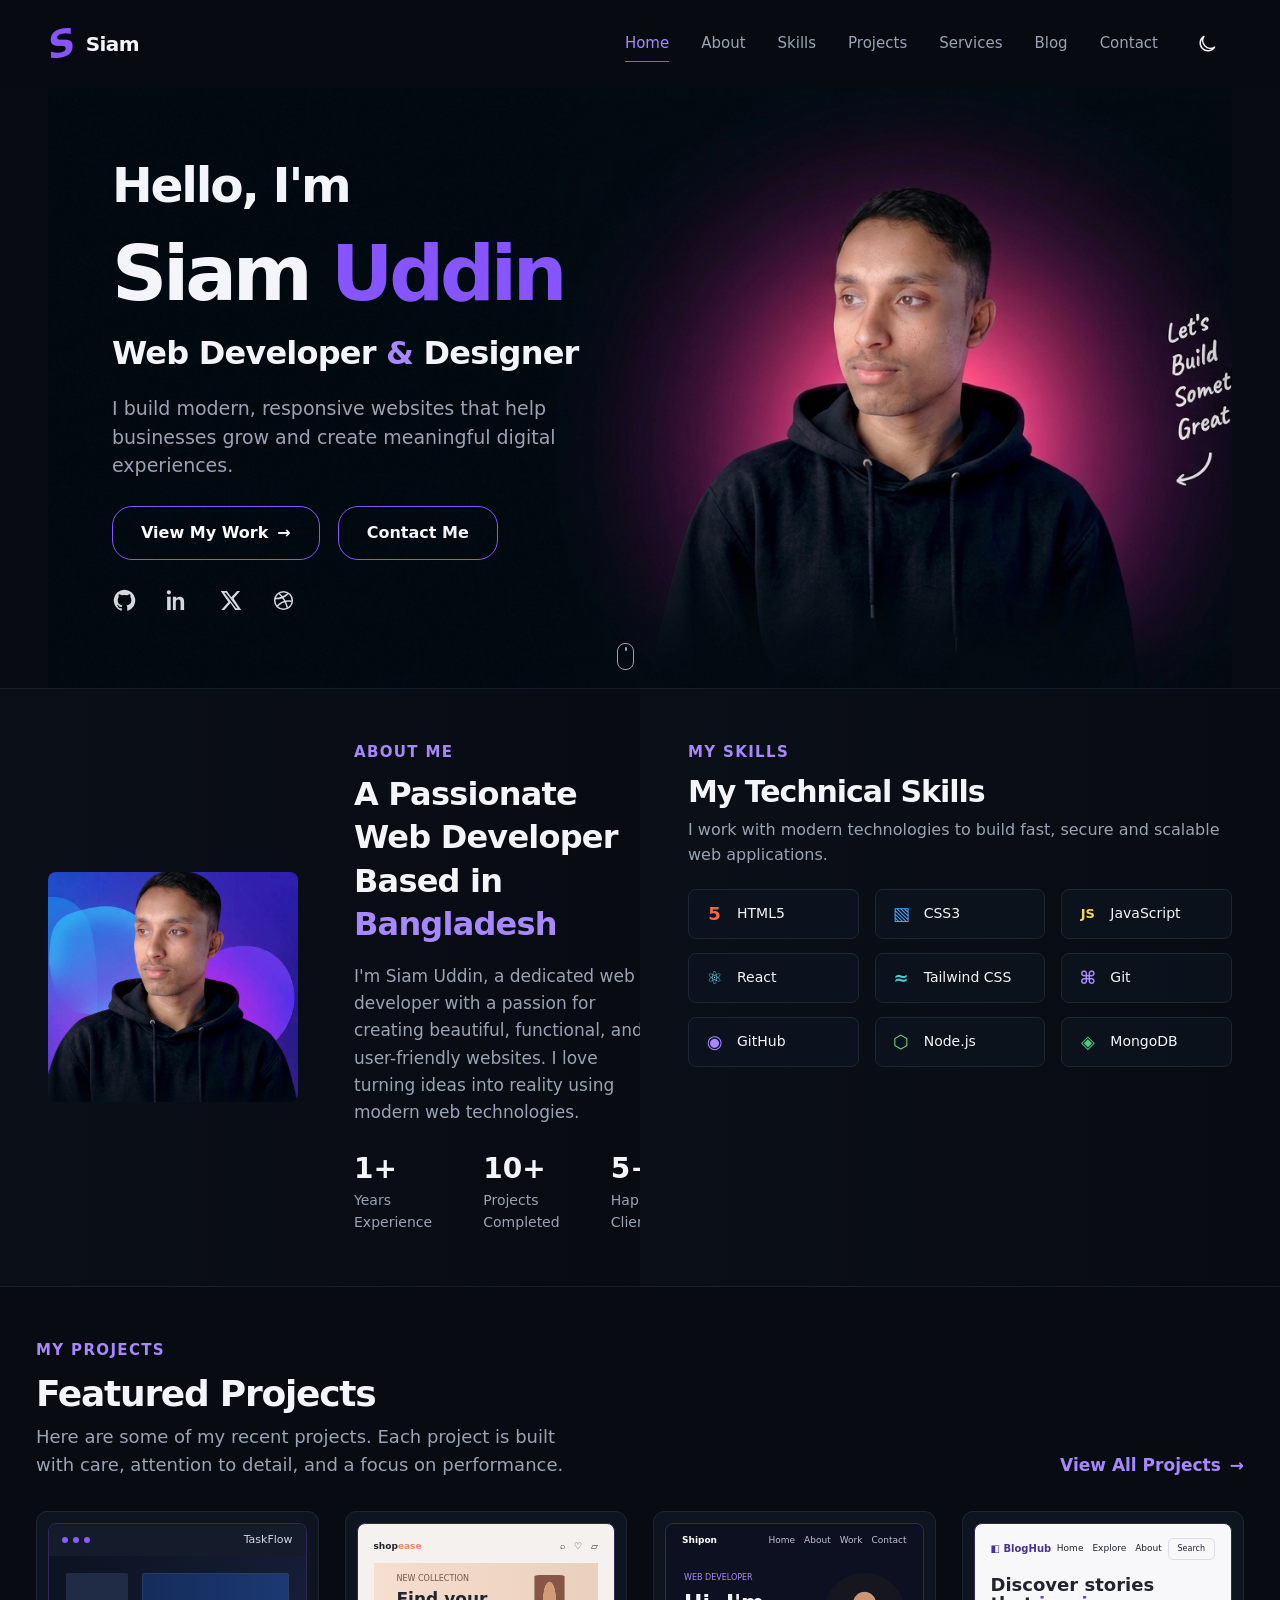
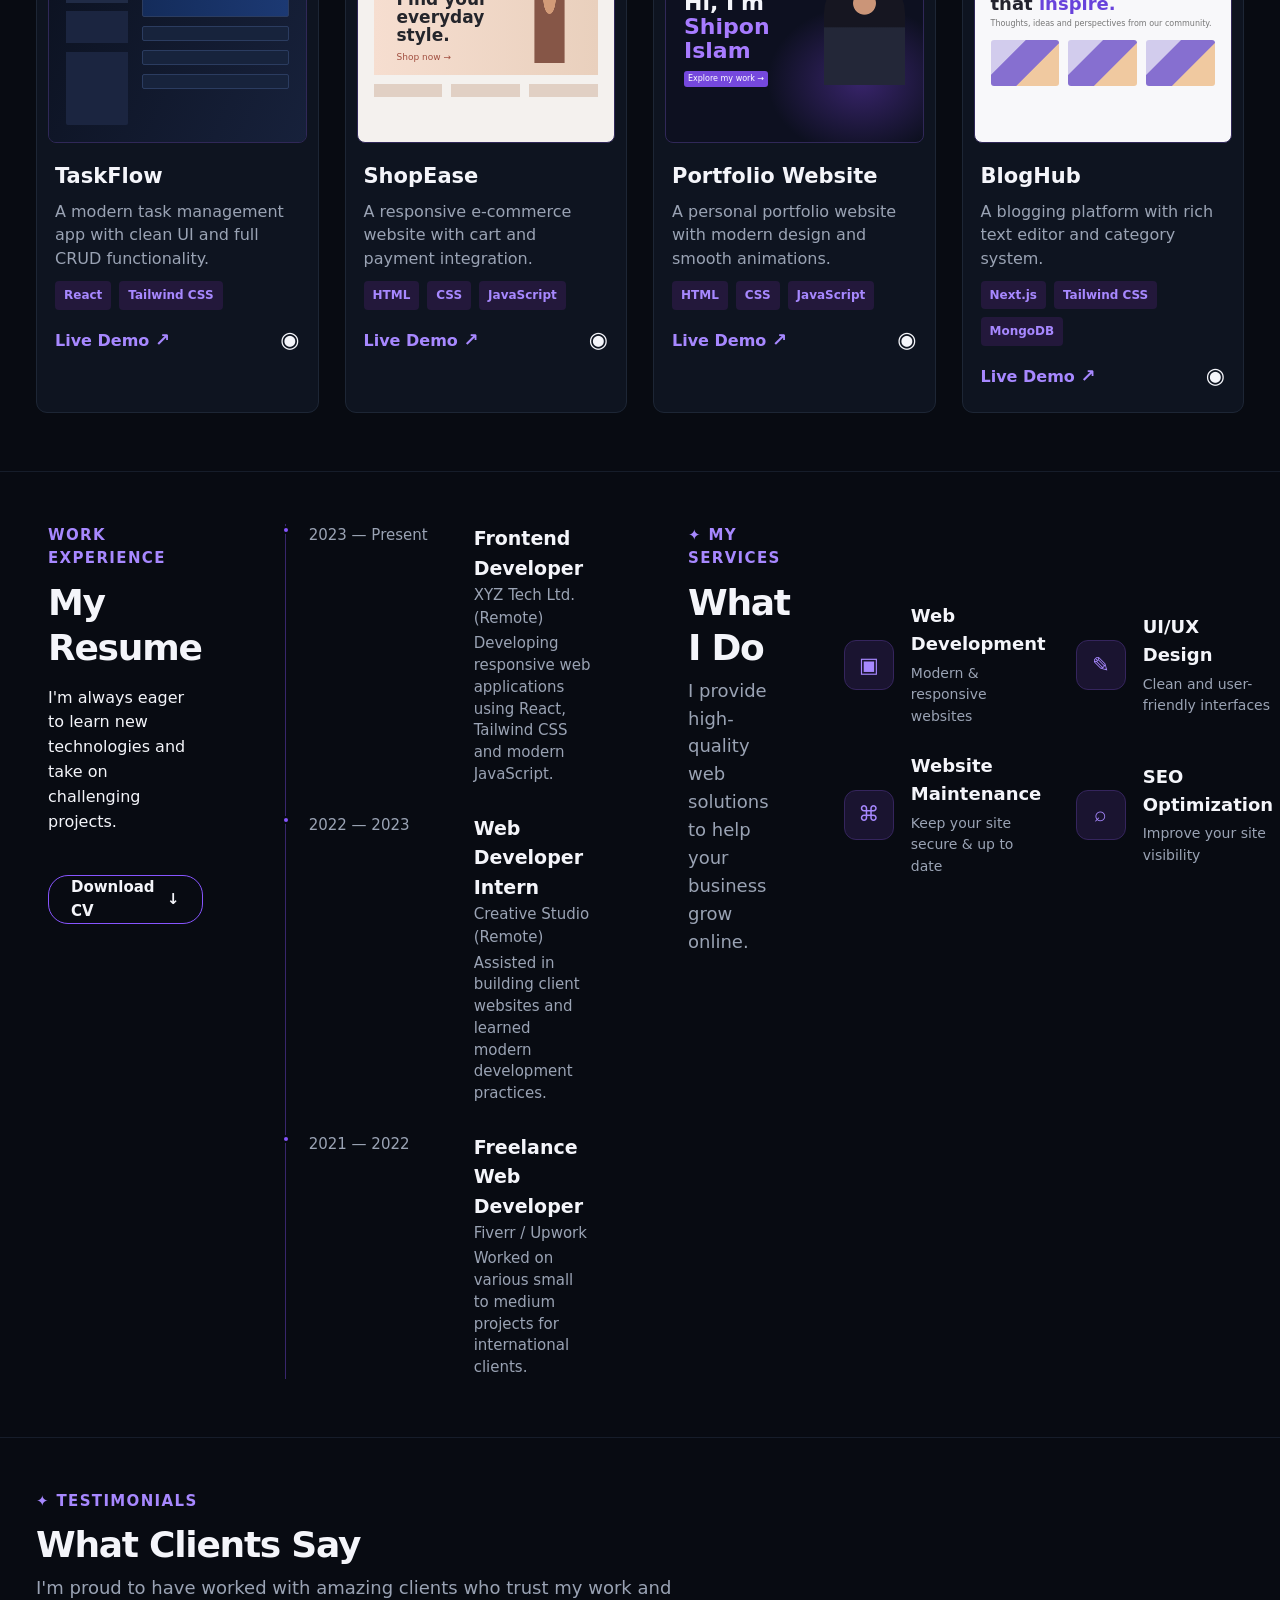
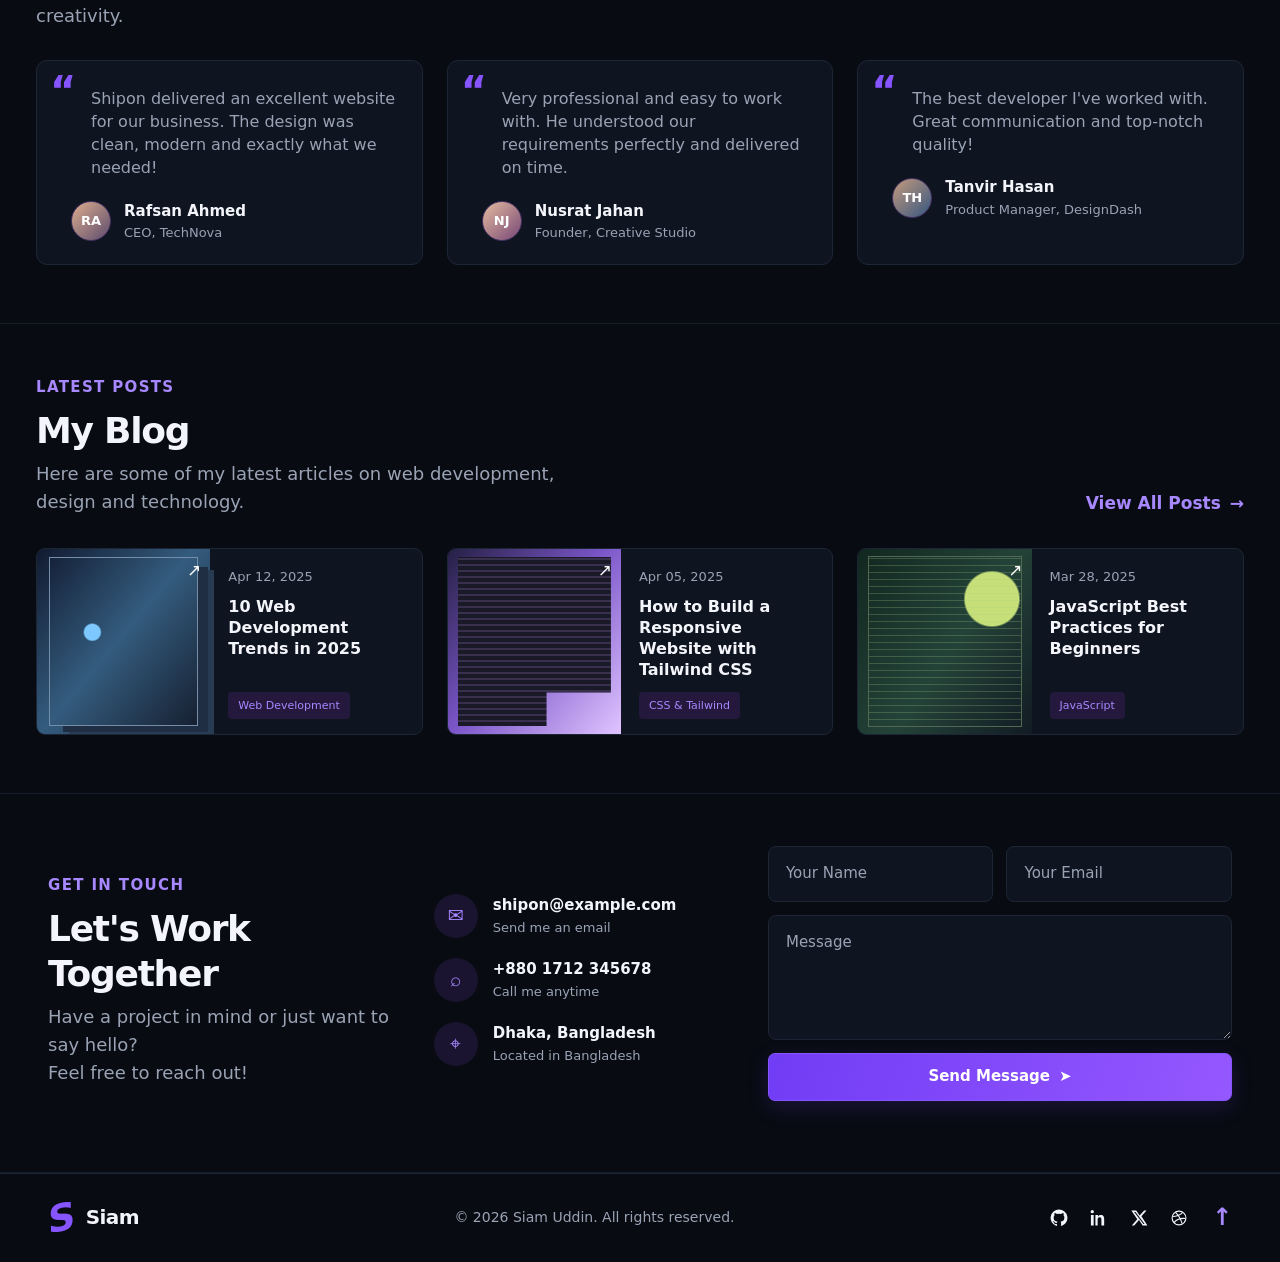
==== commit 4baf95ca: "change file" ====
--- a/index.html
+++ b/index.html
@@ -6,9 +6,9 @@
     <meta name="theme-color" content="#080b12" />
     <meta
       name="description"
-      content="Shipon Islam is a web developer and designer building thoughtful, responsive digital experiences."
+      content="Siam Uddin is a web developer and designer building thoughtful, responsive digital experiences."
     />
-    <title>Shipon Islam | Web Developer &amp; Designer</title>
+    <title>Siam Uddin | Web Developer &amp; Designer</title>
     <link rel="icon" type="image/svg+xml" href="assets/images/mark.svg" />
     <link rel="stylesheet" href="css/variables.css" />
     <link rel="stylesheet" href="css/style.css" />
--- a/css/components/hero.css
+++ b/css/components/hero.css
@@ -1,6 +1,6 @@
 #hero { min-height: 247px; overflow: hidden; }
 .hero-section { min-height: 247px; display: grid; grid-template-columns: 1fr 1.08fr; align-items: center; position: relative; }
-.hero-copy { z-index: 1; padding: 13px 0 25px 40px; }
+.hero-copy { z-index: 1; padding: 13px 0 25px 40px; color: var(--color-text); }
 .hero-greeting { margin-bottom: -2px; color: var(--color-text); font-size: clamp(19px, 2.8vw, 27px); font-weight: 550; letter-spacing: -.045em; text-transform: none; }
 .hero-copy h1 { margin: 0; font-size: clamp(30px, 4vw, 42px); font-weight: 780; letter-spacing: -.055em; line-height: 1.1; }
 .hero-copy h1 span { color: var(--color-primary); }
--- a/css/components/about.css
+++ b/css/components/about.css
@@ -4,8 +4,6 @@
 .about-photo { position: relative; width: 125px; height: 118px; }
 .about-photo::before { position: absolute; inset: 5px; border-radius: 7px; background: radial-gradient(circle at 85% 50%, #7a39ff 0 17%, transparent 18%), radial-gradient(circle at 10% 60%, #5227ba 0 18%, transparent 19%), #21164a; content: ""; }
 .about-photo img { position: relative; width: 100%; height: 100%; object-fit: cover; object-position: center 18%; border-radius: 8px; }
-.availability { position: absolute; right: -8px; bottom: 4px; display: flex; align-items: center; gap: 6px; padding: 5px 8px; border: 1px solid var(--color-border); border-radius: 7px; color: var(--color-text); background: #0b101a; font-size: 8px; font-weight: 650; line-height: 1.2; }
-.availability i { width: 8px; height: 8px; border-radius: 50%; background: #22c982; }
 .about-copy h2 { margin: 0 0 8px; font-size: 16px; letter-spacing: -.025em; line-height: 1.35; }
 .about-copy h2 span { color: var(--color-primary-light); }
 .about-copy > p:not(.eyebrow) { max-width: 490px; margin: 0; color: var(--color-muted); font-size: 9px; line-height: 1.6; }
--- a/css/responsive.css
+++ b/css/responsive.css
@@ -39,8 +39,6 @@
   .about-photo { width: 170px; height: 160px; }
   .about-copy h2 { margin-bottom: 11px; font-size: 22px; }
   .about-copy > p:not(.eyebrow) { max-width: 590px; font-size: 13px; }
-  .availability { right: -10px; gap: 8px; padding: 7px 10px; font-size: 11px; }
-  .availability i { width: 10px; height: 10px; }
   .stats { gap: clamp(28px, 5vw, 64px); margin-top: 18px; }
   .stats strong { font-size: 19px; }
   .stats span { margin-top: 4px; font-size: 11px; }
@@ -176,7 +174,7 @@
   #hero { min-height: 400px; }.hero-section { min-height: 400px; grid-template-columns: 1fr; align-items: start; }
   .hero-copy { padding: 39px 0 0; }.hero-description { max-width: 270px; font-size: 11px; }.hero-visual { position: absolute; right: 0; bottom: 0; width: 61%; height: 230px; min-height: 0; opacity: .86; }.hero-portrait { width: 100%; max-height: 220px; }.hero-orb { top: 6px; width: 200px; height: 180px; }.hero-note { top: 28px; right: -9px; font-size: 10px; }.scroll-cue { left: 0; bottom: 13px; }
   .hero-copy h1 { font-size: 37px; }.hero-role { font-size: 15px; }.hero-actions { position: relative; z-index: 2; }
-  .overview-grid { padding-block: 22px; }.about-card { grid-template-columns: 86px 1fr; gap: 15px; align-items: start; }.about-photo { width: 86px; height: 106px; }.availability { right: -7px; padding: 4px 5px; font-size: 7px; }.about-copy h2 { font-size: 14px; }.about-copy h2 br { display: none; }.about-copy > p:not(.eyebrow) { font-size: 9px; }.stats { gap: 12px; margin-top: 10px; }.stats strong { font-size: 12px; }.stats span { font-size: 7px; }
+  .overview-grid { padding-block: 22px; }.about-card { grid-template-columns: 86px 1fr; gap: 15px; align-items: start; }.about-photo { width: 86px; height: 106px; }.about-copy h2 { font-size: 14px; }.about-copy h2 br { display: none; }.about-copy > p:not(.eyebrow) { font-size: 9px; }.stats { gap: 12px; margin-top: 10px; }.stats strong { font-size: 12px; }.stats span { font-size: 7px; }
   .skills-panel { padding-block: 21px; }.skills-list { max-width: none; grid-template-columns: repeat(3, minmax(0, 1fr)); gap: 6px; }.skill-chip { padding: 4px 5px; gap: 4px; font-size: 7px; }
   #projects, #resume, #services, #testimonials, #blog, #contact { padding-block: 23px; }.section-title-row { align-items: flex-start; }.section-heading h2 { font-size: 18px; }.section-heading > p:last-child { font-size: 10px; }.desktop-break { display: none; }.text-link { padding-top: 19px; font-size: 8px; }
   .projects-grid { gap: 9px; }.project-preview { height: 95px; }.project-info { padding: 7px; }.project-info > p { min-height: 35px; font-size: 8px; }.project-info h3 { font-size: 10px; }
@@ -235,8 +233,6 @@
   .about-photo { width: 210px; height: 195px; }
   .about-copy h2 { margin-bottom: 14px; font-size: 28px; }
   .about-copy > p:not(.eyebrow) { max-width: 640px; font-size: 15px; }
-  .availability { right: -12px; gap: 9px; padding: 9px 12px; font-size: 13px; }
-  .availability i { width: 11px; height: 11px; }
   .stats { gap: clamp(32px, 4vw, 68px); margin-top: 22px; }
   .stats strong { font-size: 24px; }
   .stats span { margin-top: 5px; font-size: 13px; }
@@ -379,8 +375,6 @@
   .about-photo { width: 250px; height: 230px; }
   .about-copy h2 { margin-bottom: 17px; font-size: 32px; }
   .about-copy > p:not(.eyebrow) { max-width: 720px; font-size: 17px; }
-  .availability { gap: 10px; padding: 11px 14px; font-size: 14px; }
-  .availability i { width: 12px; height: 12px; }
   .stats { gap: clamp(38px, 4vw, 76px); margin-top: 27px; }
   .stats strong { font-size: 28px; }
   .stats span { font-size: 14px; }
@@ -467,6 +461,13 @@
     background: url("../assets/images/Gemini_Generated_Image_n46cw7n46cw7n46c.jpg") center / cover no-repeat;
   }
   .hero-portrait, .hero-orb, .hero-note { display: none; }
+
+  body.light-theme .hero-section {
+    --color-text: #f4f5fa;
+    --color-muted: #bac2d1;
+    --color-primary: #a788ff;
+    --color-primary-light: #c3aaff;
+  }
 }
 
 @media (max-width: 1023px) {
